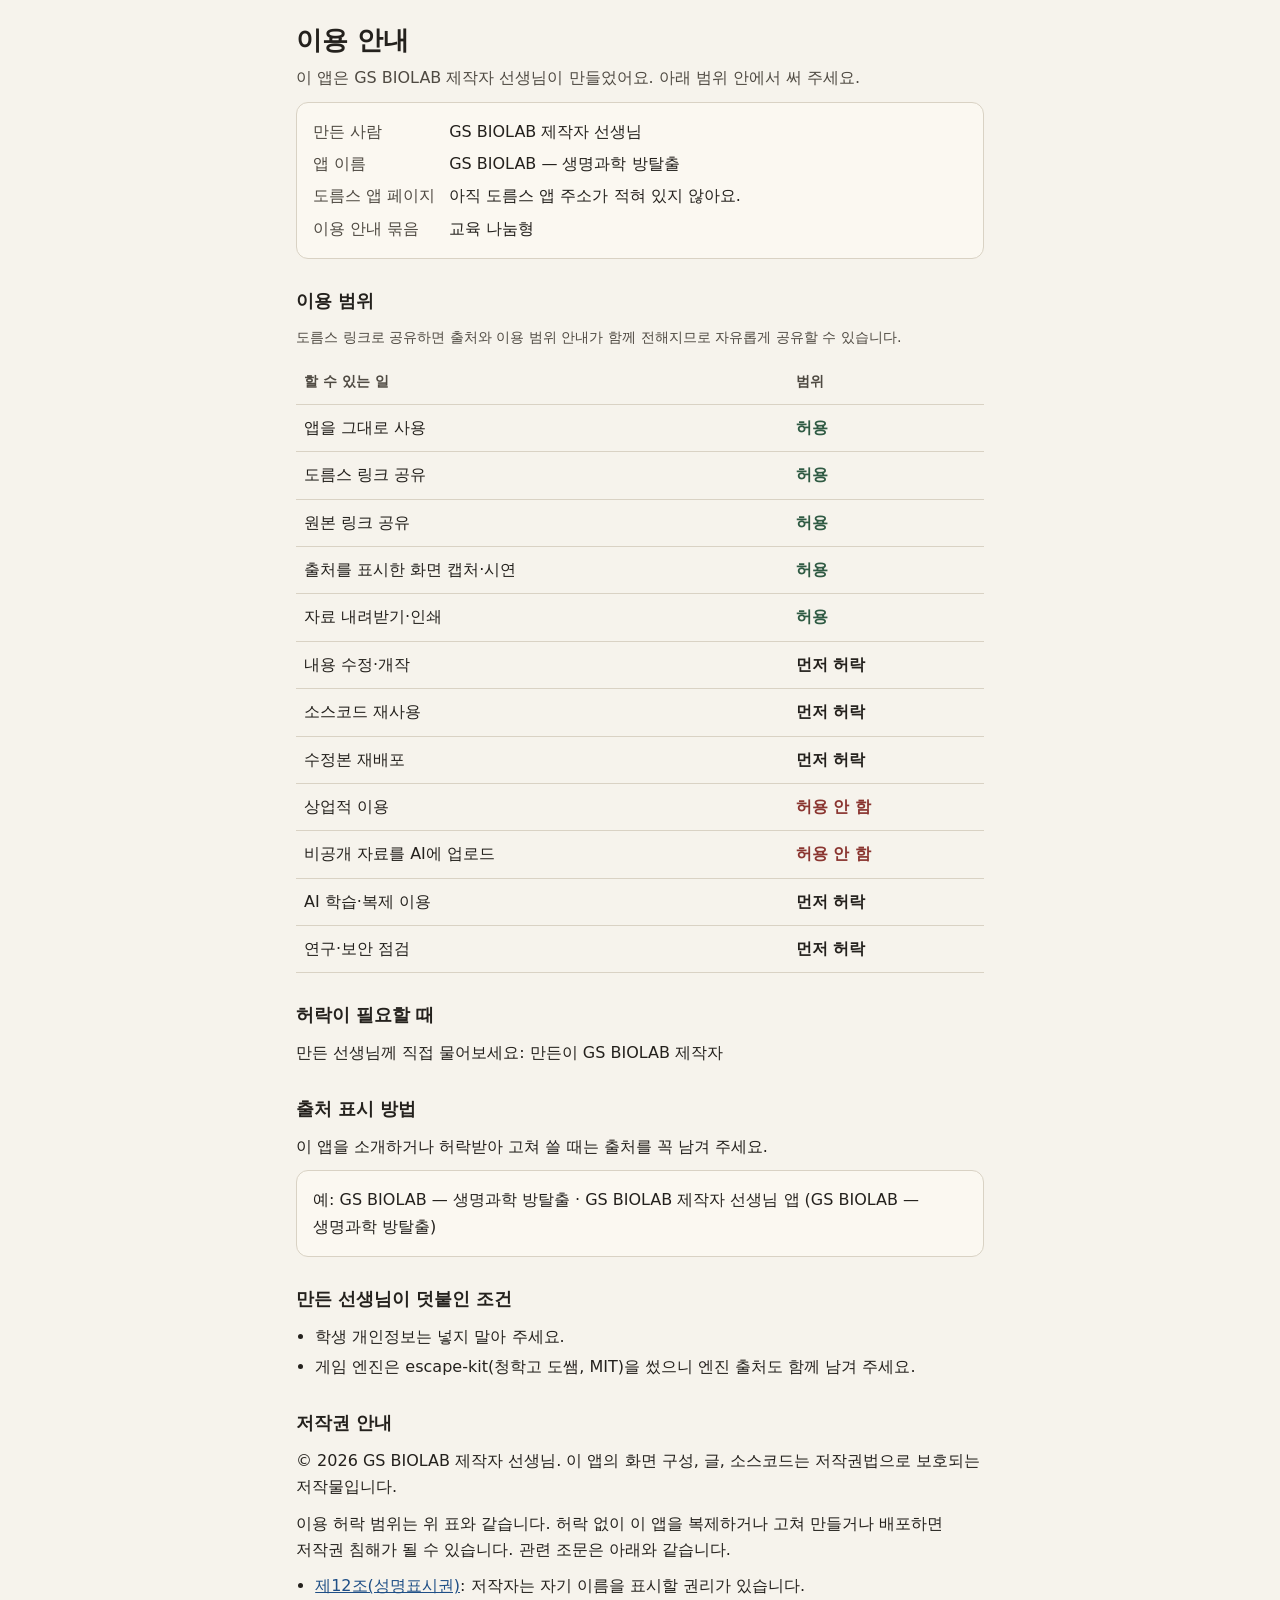
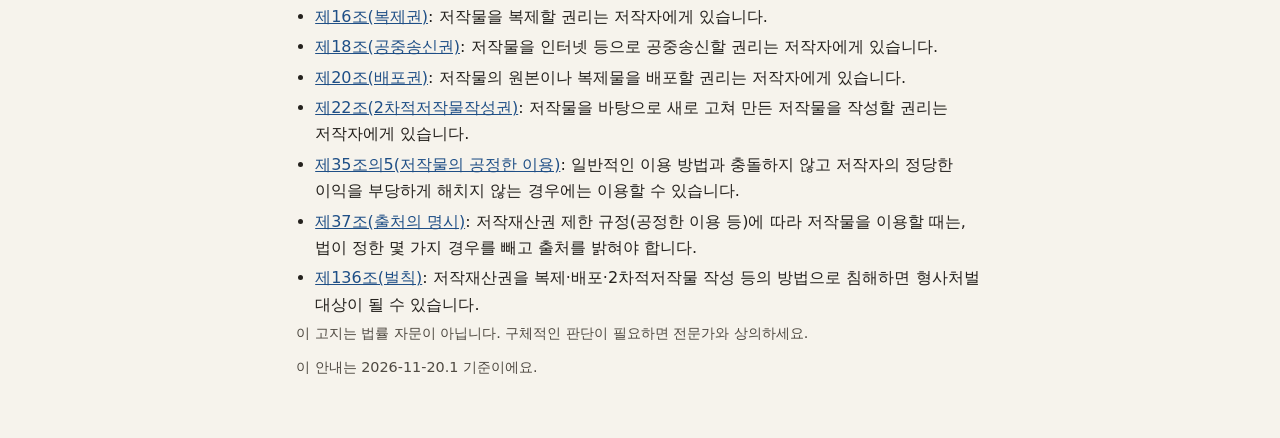
==== public/usage.html @ 4d5e4d19 "chore: dorms-check 보호 안내 적용 (plan 65daef29) dorms-check 0.5.3 (고정 판 2542527) protect apply 결과 중 저장소에" ====
<!doctype html>
<html lang="ko">
<head>
<meta charset="utf-8">
<meta name="viewport" content="width=device-width, initial-scale=1">
<title>이용 안내 · GS BIOLAB — 생명과학 방탈출</title>
<meta name="dorms-check-provenance" content="0edce96b8ec3a2bc">
<style>
:root{--bg:#f6f3ec;--card:#fbf8f1;--text:#24211d;--muted:#4f4a42;--line:#d9d2c4;--ok:#2f5a43;--ask:#24211d;--no:#8a3530;--link:#1f4f86}
@media (prefers-color-scheme: dark){:root{--bg:#181715;--card:#22201d;--text:#eeeae2;--muted:#c9c3b8;--line:#3a3631;--ok:#8fd0a8;--ask:#eeeae2;--no:#f0a29b;--link:#9cc5f5}}
*{box-sizing:border-box}
html{-webkit-text-size-adjust:100%}
body{margin:0;background:var(--bg);color:var(--text);font:16px/1.65 system-ui,-apple-system,"Apple SD Gothic Neo","Noto Sans KR",sans-serif;word-break:keep-all;overflow-wrap:anywhere}
main{max-width:720px;margin:0 auto;padding:24px 16px 48px}
h1{font-size:1.6rem;line-height:1.3;margin:0 0 8px}
h2{font-size:1.1rem;margin:28px 0 10px}
p{margin:0 0 10px}
.lead{color:var(--muted)}
.card{background:var(--card);border:1px solid var(--line);border-radius:12px;padding:16px}
dl{display:grid;grid-template-columns:max-content 1fr;gap:6px 14px;margin:0}
dt{color:var(--muted)}
dd{margin:0}
a{color:var(--link)}
table{width:100%;border-collapse:collapse}
th,td{text-align:left;padding:10px 8px;border-bottom:1px solid var(--line);vertical-align:top}
th{font-size:.9rem;color:var(--muted);font-weight:600}
td.v{white-space:nowrap;font-weight:600}
td.v.ok{color:var(--ok)} td.v.ask{color:var(--ask)} td.v.no{color:var(--no)}
ul{margin:0;padding-left:1.2em}
li{margin:4px 0}
.small{font-size:.9rem;color:var(--muted)}
@media (max-width:420px){dl{grid-template-columns:1fr}dt{margin-top:6px}td.v{white-space:normal}}
</style>
</head>
<body>
<main>
<h1>이용 안내</h1>
<p class="lead">이 앱은 GS BIOLAB 제작자 선생님이 만들었어요. 아래 범위 안에서 써 주세요.</p>
<div class="card"><dl>
<dt>만든 사람</dt><dd>GS BIOLAB 제작자 선생님</dd>
<dt>앱 이름</dt><dd>GS BIOLAB — 생명과학 방탈출</dd>
<dt>도름스 앱 페이지</dt><dd>아직 도름스 앱 주소가 적혀 있지 않아요.</dd>
<dt>이용 안내 묶음</dt><dd>교육 나눔형</dd>
</dl></div>

<h2>이용 범위</h2>
<p class="small">도름스 링크로 공유하면 출처와 이용 범위 안내가 함께 전해지므로 자유롭게 공유할 수 있습니다.</p>
<table data-dorms-check-usage-table>
<thead><tr><th scope="col">할 수 있는 일</th><th scope="col">범위</th></tr></thead>
<tbody>
<tr data-key="useAsIs"><td>앱을 그대로 사용</td><td class="v ok">허용</td></tr>
<tr data-key="shareDormsLink"><td>도름스 링크 공유</td><td class="v ok">허용</td></tr>
<tr data-key="shareOriginalLink"><td>원본 링크 공유</td><td class="v ok">허용</td></tr>
<tr data-key="screenshotsWithAttribution"><td>출처를 표시한 화면 캡처·시연</td><td class="v ok">허용</td></tr>
<tr data-key="downloadPrint"><td>자료 내려받기·인쇄</td><td class="v ok">허용</td></tr>
<tr data-key="modify"><td>내용 수정·개작</td><td class="v ask">먼저 허락</td></tr>
<tr data-key="sourceReuse"><td>소스코드 재사용</td><td class="v ask">먼저 허락</td></tr>
<tr data-key="redistribute"><td>수정본 재배포</td><td class="v ask">먼저 허락</td></tr>
<tr data-key="commercialUse"><td>상업적 이용</td><td class="v no">허용 안 함</td></tr>
<tr data-key="uploadPrivateAssetsToAI"><td>비공개 자료를 AI에 업로드</td><td class="v no">허용 안 함</td></tr>
<tr data-key="aiTrainingOrClone"><td>AI 학습·복제 이용</td><td class="v ask">먼저 허락</td></tr>
<tr data-key="research"><td>연구·보안 점검</td><td class="v ask">먼저 허락</td></tr>
</tbody>
</table>

<h2>허락이 필요할 때</h2>
<p>만든 선생님께 직접 물어보세요: 만든이 GS BIOLAB 제작자</p>

<h2>출처 표시 방법</h2>
<p>이 앱을 소개하거나 허락받아 고쳐 쓸 때는 출처를 꼭 남겨 주세요.</p>
<p class="card">예: GS BIOLAB — 생명과학 방탈출 · GS BIOLAB 제작자 선생님 앱 (GS BIOLAB — 생명과학 방탈출)</p>
<h2>만든 선생님이 덧붙인 조건</h2>
<ul><li>학생 개인정보는 넣지 말아 주세요.</li><li>게임 엔진은 escape-kit(청학고 도쌤, MIT)을 썼으니 엔진 출처도 함께 남겨 주세요.</li></ul>

<h2>저작권 안내</h2>
<p>© 2026 GS BIOLAB 제작자 선생님. 이 앱의 화면 구성, 글, 소스코드는 저작권법으로 보호되는 저작물입니다.</p>
<p>이용 허락 범위는 위 표와 같습니다. 허락 없이 이 앱을 복제하거나 고쳐 만들거나 배포하면 저작권 침해가 될 수 있습니다. 관련 조문은 아래와 같습니다.</p>
<ul>
<li><a href="https://www.law.go.kr/법령/저작권법/제12조" rel="noopener">제12조(성명표시권)</a>: 저작자는 자기 이름을 표시할 권리가 있습니다.</li>
<li><a href="https://www.law.go.kr/법령/저작권법/제16조" rel="noopener">제16조(복제권)</a>: 저작물을 복제할 권리는 저작자에게 있습니다.</li>
<li><a href="https://www.law.go.kr/법령/저작권법/제18조" rel="noopener">제18조(공중송신권)</a>: 저작물을 인터넷 등으로 공중송신할 권리는 저작자에게 있습니다.</li>
<li><a href="https://www.law.go.kr/법령/저작권법/제20조" rel="noopener">제20조(배포권)</a>: 저작물의 원본이나 복제물을 배포할 권리는 저작자에게 있습니다.</li>
<li><a href="https://www.law.go.kr/법령/저작권법/제22조" rel="noopener">제22조(2차적저작물작성권)</a>: 저작물을 바탕으로 새로 고쳐 만든 저작물을 작성할 권리는 저작자에게 있습니다.</li>
<li><a href="https://www.law.go.kr/법령/저작권법/제35조의5" rel="noopener">제35조의5(저작물의 공정한 이용)</a>: 일반적인 이용 방법과 충돌하지 않고 저작자의 정당한 이익을 부당하게 해치지 않는 경우에는 이용할 수 있습니다.</li>
<li><a href="https://www.law.go.kr/법령/저작권법/제37조" rel="noopener">제37조(출처의 명시)</a>: 저작재산권 제한 규정(공정한 이용 등)에 따라 저작물을 이용할 때는, 법이 정한 몇 가지 경우를 빼고 출처를 밝혀야 합니다.</li>
<li><a href="https://www.law.go.kr/법령/저작권법/제136조" rel="noopener">제136조(벌칙)</a>: 저작재산권을 복제·배포·2차적저작물 작성 등의 방법으로 침해하면 형사처벌 대상이 될 수 있습니다.</li>
</ul>
<p class="small">이 고지는 법률 자문이 아닙니다. 구체적인 판단이 필요하면 전문가와 상의하세요.</p>
<p class="small">이 안내는 2026-11-20.1 기준이에요.</p>
</main>
</body>
</html>
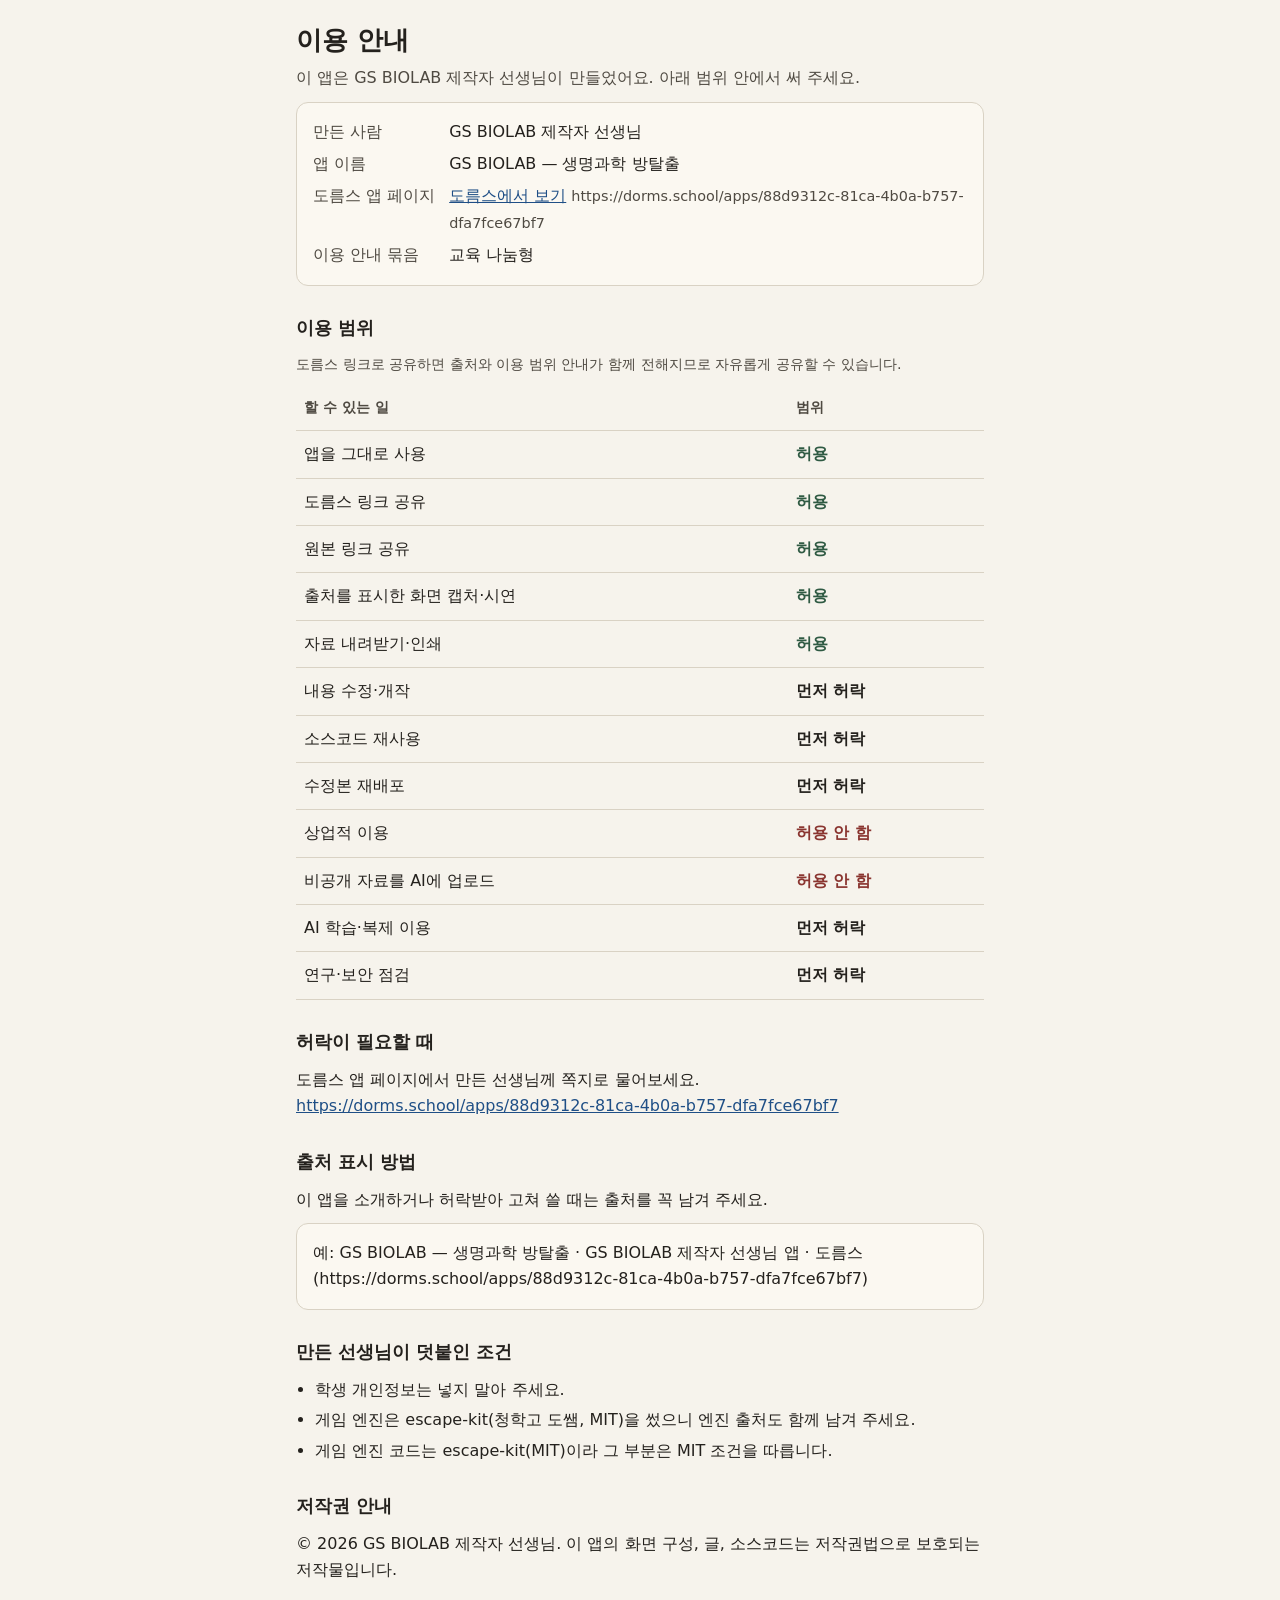
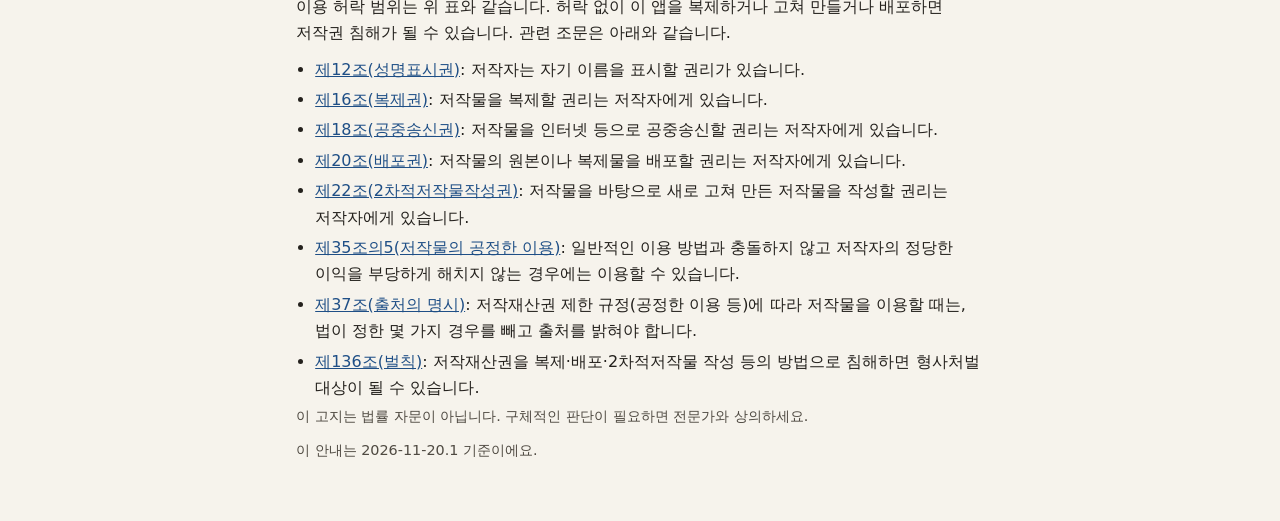
==== commit 6b2be7de: "chore: 도름스 앱 주소를 넣어 이용 안내 고지 화면 갱신 (plan 50fae5f6) dorms-check 0.5.3 (고정 판 2542527) protect apply. u" ====
--- a/public/usage.html
+++ b/public/usage.html
@@ -4,7 +4,7 @@
 <meta charset="utf-8">
 <meta name="viewport" content="width=device-width, initial-scale=1">
 <title>이용 안내 · GS BIOLAB — 생명과학 방탈출</title>
-<meta name="dorms-check-provenance" content="0edce96b8ec3a2bc">
+<meta name="dorms-check-provenance" content="d8eac40cdd1f486c">
 <style>
 :root{--bg:#f6f3ec;--card:#fbf8f1;--text:#24211d;--muted:#4f4a42;--line:#d9d2c4;--ok:#2f5a43;--ask:#24211d;--no:#8a3530;--link:#1f4f86}
 @media (prefers-color-scheme: dark){:root{--bg:#181715;--card:#22201d;--text:#eeeae2;--muted:#c9c3b8;--line:#3a3631;--ok:#8fd0a8;--ask:#eeeae2;--no:#f0a29b;--link:#9cc5f5}}
@@ -39,7 +39,7 @@
 <div class="card"><dl>
 <dt>만든 사람</dt><dd>GS BIOLAB 제작자 선생님</dd>
 <dt>앱 이름</dt><dd>GS BIOLAB — 생명과학 방탈출</dd>
-<dt>도름스 앱 페이지</dt><dd>아직 도름스 앱 주소가 적혀 있지 않아요.</dd>
+<dt>도름스 앱 페이지</dt><dd><a href="https://dorms.school/apps/88d9312c-81ca-4b0a-b757-dfa7fce67bf7" rel="noopener">도름스에서 보기</a> <span class="small">https://dorms.school/apps/88d9312c-81ca-4b0a-b757-dfa7fce67bf7</span></dd>
 <dt>이용 안내 묶음</dt><dd>교육 나눔형</dd>
 </dl></div>
 
@@ -64,13 +64,13 @@
 </table>
 
 <h2>허락이 필요할 때</h2>
-<p>만든 선생님께 직접 물어보세요: 만든이 GS BIOLAB 제작자</p>
+<p>도름스 앱 페이지에서 만든 선생님께 쪽지로 물어보세요. <a href="https://dorms.school/apps/88d9312c-81ca-4b0a-b757-dfa7fce67bf7" rel="noopener">https://dorms.school/apps/88d9312c-81ca-4b0a-b757-dfa7fce67bf7</a></p>
 
 <h2>출처 표시 방법</h2>
 <p>이 앱을 소개하거나 허락받아 고쳐 쓸 때는 출처를 꼭 남겨 주세요.</p>
-<p class="card">예: GS BIOLAB — 생명과학 방탈출 · GS BIOLAB 제작자 선생님 앱 (GS BIOLAB — 생명과학 방탈출)</p>
+<p class="card">예: GS BIOLAB — 생명과학 방탈출 · GS BIOLAB 제작자 선생님 앱 · 도름스 (https://dorms.school/apps/88d9312c-81ca-4b0a-b757-dfa7fce67bf7)</p>
 <h2>만든 선생님이 덧붙인 조건</h2>
-<ul><li>학생 개인정보는 넣지 말아 주세요.</li><li>게임 엔진은 escape-kit(청학고 도쌤, MIT)을 썼으니 엔진 출처도 함께 남겨 주세요.</li></ul>
+<ul><li>학생 개인정보는 넣지 말아 주세요.</li><li>게임 엔진은 escape-kit(청학고 도쌤, MIT)을 썼으니 엔진 출처도 함께 남겨 주세요.</li><li>게임 엔진 코드는 escape-kit(MIT)이라 그 부분은 MIT 조건을 따릅니다.</li></ul>
 
 <h2>저작권 안내</h2>
 <p>© 2026 GS BIOLAB 제작자 선생님. 이 앱의 화면 구성, 글, 소스코드는 저작권법으로 보호되는 저작물입니다.</p>
